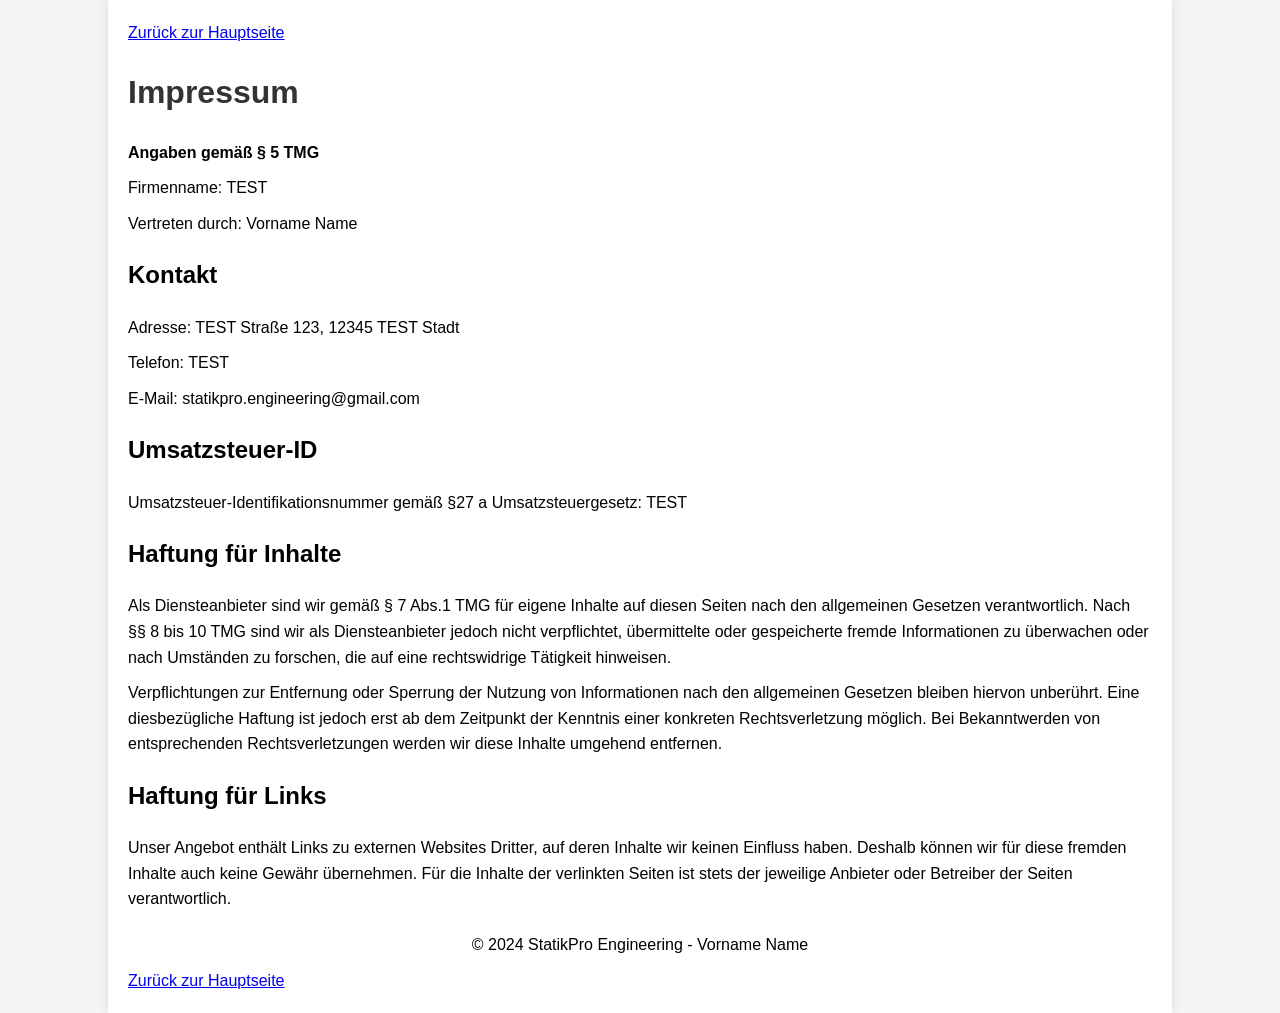
==== Imp.HTML @ 3c1aa8a7 "Add files via upload" ====
<!DOCTYPE html>
<html lang="de">
<head>
    <meta charset="UTF-8">
    <meta name="viewport" content="width=device-width, initial-scale=1.0">
    <title>Impressum</title>
    <style>
        body {
            font-family: Arial, sans-serif;
            line-height: 1.6;
            margin: 0;
            padding: 0;
            background-color: #f4f4f4;
        }
        .container {
            width: 80%;
            margin: 0 auto;
            background-color: white;
            padding: 20px;
            box-shadow: 0 0 10px rgba(0, 0, 0, 0.1);
        }
        h1 {
            color: #333;
        }
        p {
            margin: 10px 0;
        }
        footer {
            text-align: center;
            margin-top: 20px;
        }
    </style>
</head>
<body>
    <div class="container">
        <a href="index.html">Zurück zur Hauptseite</a>
        <h1>Impressum</h1>
        <p><strong>Angaben gemäß § 5 TMG</strong></p>
        <p>Firmenname: TEST</p>
        <p>Vertreten durch: Vorname Name</p>

        <h2>Kontakt</h2>
        <p>Adresse: TEST Straße 123, 12345 TEST Stadt</p>
        <p>Telefon: TEST</p>
        <p>E-Mail: statikpro.engineering@gmail.com</p>

        <h2>Umsatzsteuer-ID</h2>
        <p>Umsatzsteuer-Identifikationsnummer gemäß §27 a Umsatzsteuergesetz: TEST</p>

        <h2>Haftung für Inhalte</h2>
        <p>Als Diensteanbieter sind wir gemäß § 7 Abs.1 TMG für eigene Inhalte auf diesen Seiten nach den allgemeinen Gesetzen verantwortlich. Nach §§ 8 bis 10 TMG sind wir als Diensteanbieter jedoch nicht verpflichtet, übermittelte oder gespeicherte fremde Informationen zu überwachen oder nach Umständen zu forschen, die auf eine rechtswidrige Tätigkeit hinweisen.</p>

        <p>Verpflichtungen zur Entfernung oder Sperrung der Nutzung von Informationen nach den allgemeinen Gesetzen bleiben hiervon unberührt. Eine diesbezügliche Haftung ist jedoch erst ab dem Zeitpunkt der Kenntnis einer konkreten Rechtsverletzung möglich. Bei Bekanntwerden von entsprechenden Rechtsverletzungen werden wir diese Inhalte umgehend entfernen.</p>

        <h2>Haftung für Links</h2>
        <p>Unser Angebot enthält Links zu externen Websites Dritter, auf deren Inhalte wir keinen Einfluss haben. Deshalb können wir für diese fremden Inhalte auch keine Gewähr übernehmen. Für die Inhalte der verlinkten Seiten ist stets der jeweilige Anbieter oder Betreiber der Seiten verantwortlich.</p>

        <footer>
            <p>&copy; 2024 StatikPro Engineering - Vorname Name</p>
        </footer>
        <a href="index.html">Zurück zur Hauptseite</a>
    </div>
</body>
</html>
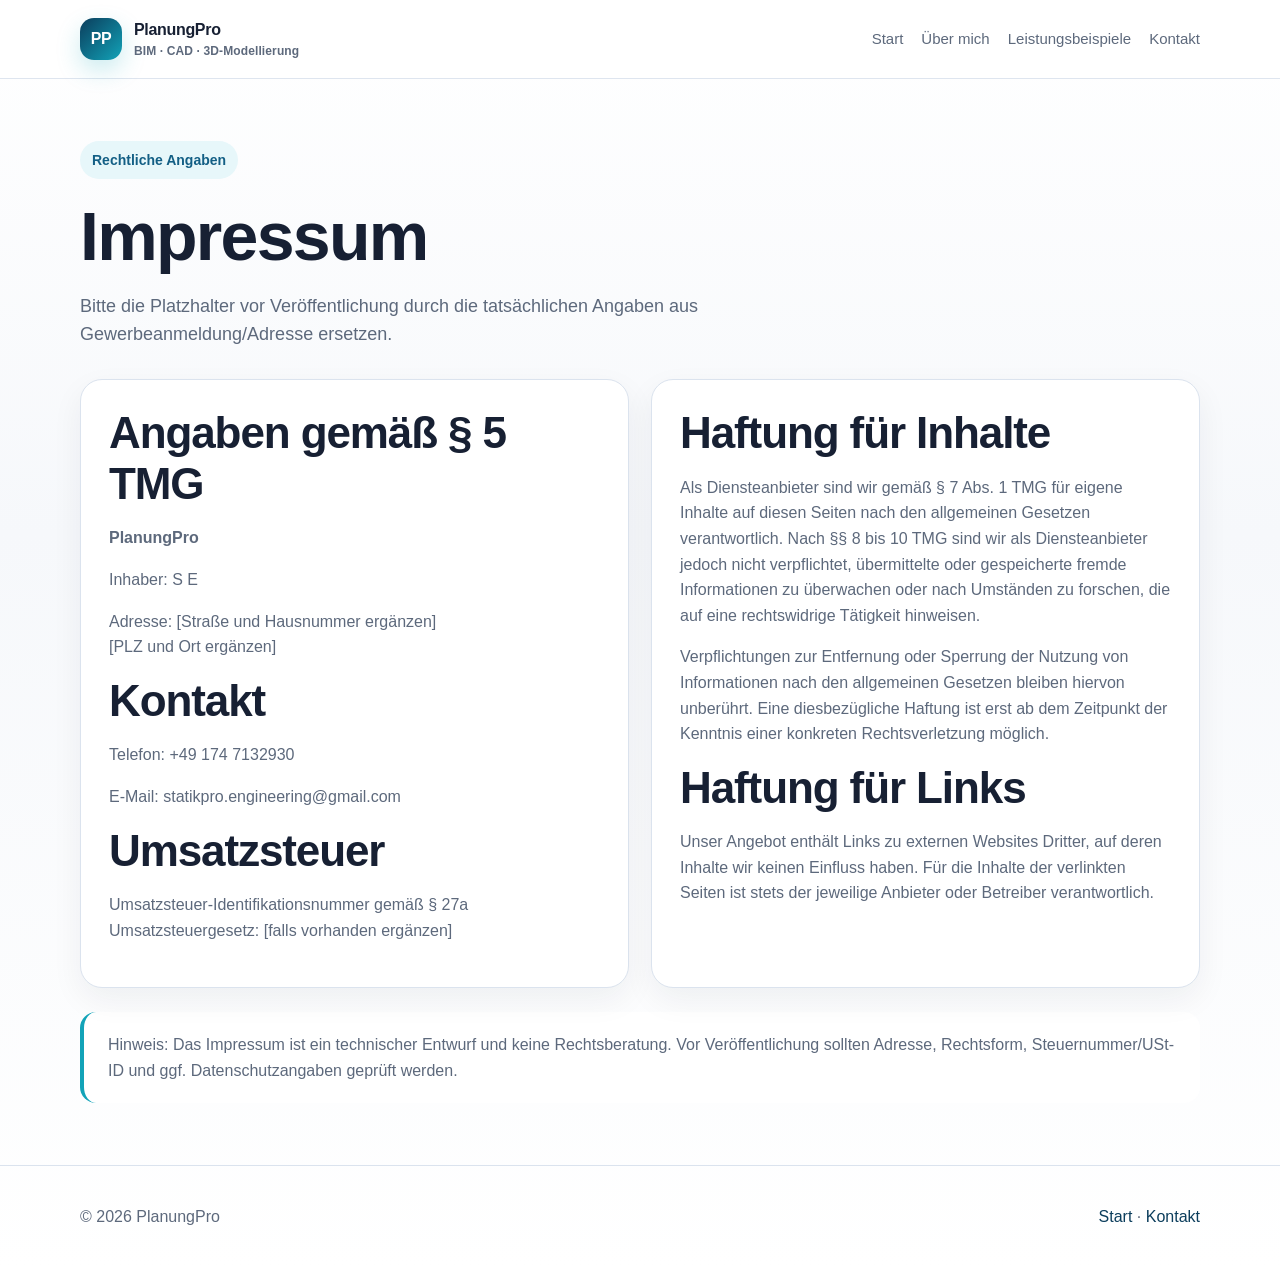
==== commit f6c77270: "Add files via upload" ====
--- a/Imp.HTML
+++ b/Imp.HTML
@@ -1,64 +1,67 @@
-<!DOCTYPE html>
-<html lang="de">
-<head>
-    <meta charset="UTF-8">
-    <meta name="viewport" content="width=device-width, initial-scale=1.0">
-    <title>Impressum</title>
-    <style>
-        body {
-            font-family: Arial, sans-serif;
-            line-height: 1.6;
-            margin: 0;
-            padding: 0;
-            background-color: #f4f4f4;
-        }
-        .container {
-            width: 80%;
-            margin: 0 auto;
-            background-color: white;
-            padding: 20px;
-            box-shadow: 0 0 10px rgba(0, 0, 0, 0.1);
-        }
-        h1 {
-            color: #333;
-        }
-        p {
-            margin: 10px 0;
-        }
-        footer {
-            text-align: center;
-            margin-top: 20px;
-        }
-    </style>
-</head>
-<body>
-    <div class="container">
-        <a href="index.html">Zurück zur Hauptseite</a>
-        <h1>Impressum</h1>
-        <p><strong>Angaben gemäß § 5 TMG</strong></p>
-        <p>Firmenname: TEST</p>
-        <p>Vertreten durch: Vorname Name</p>
-
-        <h2>Kontakt</h2>
-        <p>Adresse: TEST Straße 123, 12345 TEST Stadt</p>
-        <p>Telefon: TEST</p>
-        <p>E-Mail: statikpro.engineering@gmail.com</p>
-
-        <h2>Umsatzsteuer-ID</h2>
-        <p>Umsatzsteuer-Identifikationsnummer gemäß §27 a Umsatzsteuergesetz: TEST</p>
-
-        <h2>Haftung für Inhalte</h2>
-        <p>Als Diensteanbieter sind wir gemäß § 7 Abs.1 TMG für eigene Inhalte auf diesen Seiten nach den allgemeinen Gesetzen verantwortlich. Nach §§ 8 bis 10 TMG sind wir als Diensteanbieter jedoch nicht verpflichtet, übermittelte oder gespeicherte fremde Informationen zu überwachen oder nach Umständen zu forschen, die auf eine rechtswidrige Tätigkeit hinweisen.</p>
-
-        <p>Verpflichtungen zur Entfernung oder Sperrung der Nutzung von Informationen nach den allgemeinen Gesetzen bleiben hiervon unberührt. Eine diesbezügliche Haftung ist jedoch erst ab dem Zeitpunkt der Kenntnis einer konkreten Rechtsverletzung möglich. Bei Bekanntwerden von entsprechenden Rechtsverletzungen werden wir diese Inhalte umgehend entfernen.</p>
-
-        <h2>Haftung für Links</h2>
-        <p>Unser Angebot enthält Links zu externen Websites Dritter, auf deren Inhalte wir keinen Einfluss haben. Deshalb können wir für diese fremden Inhalte auch keine Gewähr übernehmen. Für die Inhalte der verlinkten Seiten ist stets der jeweilige Anbieter oder Betreiber der Seiten verantwortlich.</p>
-
-        <footer>
-            <p>&copy; 2024 StatikPro Engineering - Vorname Name</p>
-        </footer>
-        <a href="index.html">Zurück zur Hauptseite</a>
-    </div>
-</body>
-</html>
+<!DOCTYPE html>
+<html lang="de">
+<head>
+  <meta charset="UTF-8">
+  <meta name="viewport" content="width=device-width, initial-scale=1.0">
+  <title>Impressum | PlanungPro</title>
+  <link rel="stylesheet" href="styles.css">
+</head>
+<body>
+  <header class="header">
+    <div class="container nav">
+      <a class="brand" href="index.html"><span class="brand-mark">PP</span><span>PlanungPro <small>BIM · CAD · 3D-Modellierung</small></span></a>
+      <nav class="nav-links">
+        <a href="index.html">Start</a>
+        <a href="ueber-uns.html">Über mich</a>
+        <a href="referenzen.html">Leistungsbeispiele</a>
+        <a href="kontakt.html">Kontakt</a>
+      </nav>
+    </div>
+  </header>
+
+  <main>
+    <section class="section">
+      <div class="container">
+        <div class="section-head">
+          <span class="eyebrow">Rechtliche Angaben</span>
+          <h1>Impressum</h1>
+          <p>Bitte die Platzhalter vor Veröffentlichung durch die tatsächlichen Angaben aus Gewerbeanmeldung/Adresse ersetzen.</p>
+        </div>
+        <div class="grid two">
+          <div class="card">
+            <h2>Angaben gemäß § 5 TMG</h2>
+            <p><strong>PlanungPro</strong></p>
+            <p>Inhaber: S E</p>
+            <p>Adresse: [Straße und Hausnummer ergänzen]<br>[PLZ und Ort ergänzen]</p>
+
+            <h2>Kontakt</h2>
+            <p>Telefon: +49 174 7132930</p>
+            <p>E-Mail: <a href="mailto:statikpro.engineering@gmail.com">statikpro.engineering@gmail.com</a></p>
+
+            <h2>Umsatzsteuer</h2>
+            <p>Umsatzsteuer-Identifikationsnummer gemäß § 27a Umsatzsteuergesetz: [falls vorhanden ergänzen]</p>
+          </div>
+          <div class="card">
+            <h2>Haftung für Inhalte</h2>
+            <p>Als Diensteanbieter sind wir gemäß § 7 Abs. 1 TMG für eigene Inhalte auf diesen Seiten nach den allgemeinen Gesetzen verantwortlich. Nach §§ 8 bis 10 TMG sind wir als Diensteanbieter jedoch nicht verpflichtet, übermittelte oder gespeicherte fremde Informationen zu überwachen oder nach Umständen zu forschen, die auf eine rechtswidrige Tätigkeit hinweisen.</p>
+            <p>Verpflichtungen zur Entfernung oder Sperrung der Nutzung von Informationen nach den allgemeinen Gesetzen bleiben hiervon unberührt. Eine diesbezügliche Haftung ist erst ab dem Zeitpunkt der Kenntnis einer konkreten Rechtsverletzung möglich.</p>
+
+            <h2>Haftung für Links</h2>
+            <p>Unser Angebot enthält Links zu externen Websites Dritter, auf deren Inhalte wir keinen Einfluss haben. Für die Inhalte der verlinkten Seiten ist stets der jeweilige Anbieter oder Betreiber verantwortlich.</p>
+          </div>
+        </div>
+        <div class="note" style="margin-top:24px;">
+          Hinweis: Das Impressum ist ein technischer Entwurf und keine Rechtsberatung. Vor Veröffentlichung sollten Adresse, Rechtsform, Steuernummer/USt-ID und ggf. Datenschutzangaben geprüft werden.
+        </div>
+      </div>
+    </section>
+  </main>
+
+  <footer class="footer">
+    <div class="container footer-inner">
+      <span>© 2026 PlanungPro</span>
+      <span><a href="index.html">Start</a> · <a href="kontakt.html">Kontakt</a></span>
+    </div>
+  </footer>
+</body>
+</html>
--- a/styles.css
+++ b/styles.css
@@ -0,0 +1,235 @@
+:root {
+  --bg: #f6f8fb;
+  --bg-soft: #eef3f8;
+  --card: #ffffff;
+  --text: #172033;
+  --muted: #5d697c;
+  --line: #dbe3ee;
+  --primary: #0b3d5c;
+  --primary-2: #135f85;
+  --accent: #12a3b8;
+  --shadow: 0 18px 45px rgba(12, 34, 57, 0.10);
+  --radius: 22px;
+}
+
+* { box-sizing: border-box; }
+
+html { scroll-behavior: smooth; }
+
+body {
+  margin: 0;
+  font-family: Arial, Helvetica, sans-serif;
+  color: var(--text);
+  background: linear-gradient(180deg, #ffffff 0%, var(--bg) 42%, #ffffff 100%);
+  line-height: 1.6;
+}
+
+a { color: inherit; text-decoration: none; }
+
+img { max-width: 100%; height: auto; display: block; }
+
+.container { width: min(1120px, calc(100% - 40px)); margin: 0 auto; }
+
+.header {
+  position: sticky;
+  top: 0;
+  z-index: 20;
+  backdrop-filter: blur(14px);
+  background: rgba(255,255,255,0.88);
+  border-bottom: 1px solid rgba(219,227,238,0.9);
+}
+
+.nav {
+  min-height: 78px;
+  display: flex;
+  align-items: center;
+  justify-content: space-between;
+  gap: 24px;
+}
+
+.brand {
+  display: flex;
+  align-items: center;
+  gap: 12px;
+  font-weight: 800;
+  letter-spacing: -0.02em;
+}
+
+.brand-mark {
+  width: 42px;
+  height: 42px;
+  border-radius: 14px;
+  background: linear-gradient(135deg, var(--primary), var(--accent));
+  color: white;
+  display: grid;
+  place-items: center;
+  font-weight: 800;
+  box-shadow: 0 10px 25px rgba(18, 163, 184, 0.22);
+}
+
+.brand small {
+  display: block;
+  color: var(--muted);
+  font-size: 12px;
+  font-weight: 600;
+  letter-spacing: 0.01em;
+}
+
+.nav-links { display: flex; align-items: center; gap: 18px; font-size: 15px; color: var(--muted); }
+.nav-links a:hover { color: var(--primary); }
+
+.btn {
+  display: inline-flex;
+  align-items: center;
+  justify-content: center;
+  gap: 8px;
+  padding: 12px 18px;
+  border-radius: 999px;
+  background: var(--primary);
+  color: white;
+  font-weight: 700;
+  border: 1px solid var(--primary);
+  box-shadow: 0 10px 26px rgba(11,61,92,0.18);
+}
+
+.btn.secondary {
+  background: white;
+  color: var(--primary);
+  border-color: var(--line);
+  box-shadow: none;
+}
+
+.hero {
+  padding: 78px 0 52px;
+}
+
+.hero-grid {
+  display: grid;
+  grid-template-columns: 1.08fr 0.92fr;
+  gap: 46px;
+  align-items: center;
+}
+
+.eyebrow {
+  display: inline-flex;
+  padding: 8px 12px;
+  border-radius: 999px;
+  background: #e7f7fa;
+  color: var(--primary-2);
+  font-size: 14px;
+  font-weight: 700;
+  margin-bottom: 18px;
+}
+
+h1, h2, h3 { line-height: 1.15; margin: 0 0 16px; letter-spacing: -0.025em; }
+h1 { font-size: clamp(38px, 6vw, 68px); }
+h2 { font-size: clamp(28px, 4vw, 44px); }
+h3 { font-size: 22px; }
+
+.lead { font-size: 20px; color: var(--muted); max-width: 680px; }
+
+.actions { display: flex; flex-wrap: wrap; gap: 14px; margin-top: 28px; }
+
+.hero-card {
+  border-radius: 32px;
+  background: linear-gradient(145deg, var(--primary), #052335);
+  color: white;
+  padding: 34px;
+  min-height: 460px;
+  position: relative;
+  overflow: hidden;
+  box-shadow: var(--shadow);
+}
+
+.hero-card::before, .hero-card::after {
+  content: "";
+  position: absolute;
+  border: 1px solid rgba(255,255,255,0.16);
+  border-radius: 24px;
+  transform: rotate(-8deg);
+}
+.hero-card::before { inset: 72px 34px 80px 72px; }
+.hero-card::after { inset: 128px 96px 36px 34px; }
+
+.model-lines {
+  position: relative;
+  z-index: 1;
+  height: 260px;
+  margin-top: 28px;
+  border-radius: 24px;
+  border: 1px solid rgba(255,255,255,0.18);
+  background:
+    linear-gradient(90deg, rgba(255,255,255,0.08) 1px, transparent 1px),
+    linear-gradient(rgba(255,255,255,0.08) 1px, transparent 1px);
+  background-size: 26px 26px;
+}
+
+.stat-row { position: relative; z-index: 1; display: grid; grid-template-columns: repeat(3, 1fr); gap: 12px; margin-top: 28px; }
+.stat { padding: 16px; border-radius: 18px; background: rgba(255,255,255,0.1); border: 1px solid rgba(255,255,255,0.12); }
+.stat strong { display: block; font-size: 22px; }
+.stat span { color: rgba(255,255,255,0.72); font-size: 13px; }
+
+.section { padding: 62px 0; }
+.section.soft { background: var(--bg-soft); }
+.section-head { max-width: 760px; margin-bottom: 30px; }
+.section-head p { color: var(--muted); font-size: 18px; margin: 0; }
+
+.grid { display: grid; grid-template-columns: repeat(3, 1fr); gap: 22px; }
+.grid.two { grid-template-columns: repeat(2, 1fr); }
+.card {
+  background: var(--card);
+  border: 1px solid var(--line);
+  border-radius: var(--radius);
+  padding: 28px;
+  box-shadow: 0 12px 32px rgba(12,34,57,0.06);
+}
+.card p, .card li { color: var(--muted); }
+.card ul { margin: 16px 0 0; padding-left: 20px; }
+.icon { width: 42px; height: 42px; border-radius: 14px; background: #e7f7fa; color: var(--primary-2); display: grid; place-items: center; font-weight: 800; margin-bottom: 18px; }
+
+.split { display: grid; grid-template-columns: 0.9fr 1.1fr; gap: 34px; align-items: start; }
+.note { border-left: 4px solid var(--accent); background: white; padding: 20px 24px; border-radius: 16px; color: var(--muted); }
+
+.cta {
+  background: linear-gradient(135deg, var(--primary), var(--primary-2));
+  color: white;
+  border-radius: 30px;
+  padding: 42px;
+  display: flex;
+  align-items: center;
+  justify-content: space-between;
+  gap: 24px;
+}
+.cta p { color: rgba(255,255,255,0.78); margin: 0; max-width: 620px; }
+.cta .btn { background: white; color: var(--primary); border-color: white; }
+
+.footer { padding: 38px 0; border-top: 1px solid var(--line); color: var(--muted); }
+.footer-inner { display: flex; justify-content: space-between; flex-wrap: wrap; gap: 18px; }
+.footer a { color: var(--primary); }
+
+.form { display: grid; gap: 14px; }
+label { font-weight: 700; }
+input, textarea {
+  width: 100%;
+  padding: 13px 14px;
+  border-radius: 14px;
+  border: 1px solid var(--line);
+  font: inherit;
+  background: white;
+}
+textarea { min-height: 150px; resize: vertical; }
+
+@media (max-width: 900px) {
+  .hero-grid, .split, .grid, .grid.two { grid-template-columns: 1fr; }
+  .nav { align-items: flex-start; flex-direction: column; padding: 16px 0; }
+  .nav-links { flex-wrap: wrap; gap: 12px 16px; }
+  .hero { padding-top: 42px; }
+  .hero-card { min-height: 360px; }
+  .cta { flex-direction: column; align-items: flex-start; }
+}
+
+@media (max-width: 520px) {
+  .container { width: min(100% - 28px, 1120px); }
+  .stat-row { grid-template-columns: 1fr; }
+  .card, .cta, .hero-card { padding: 24px; }
+}
